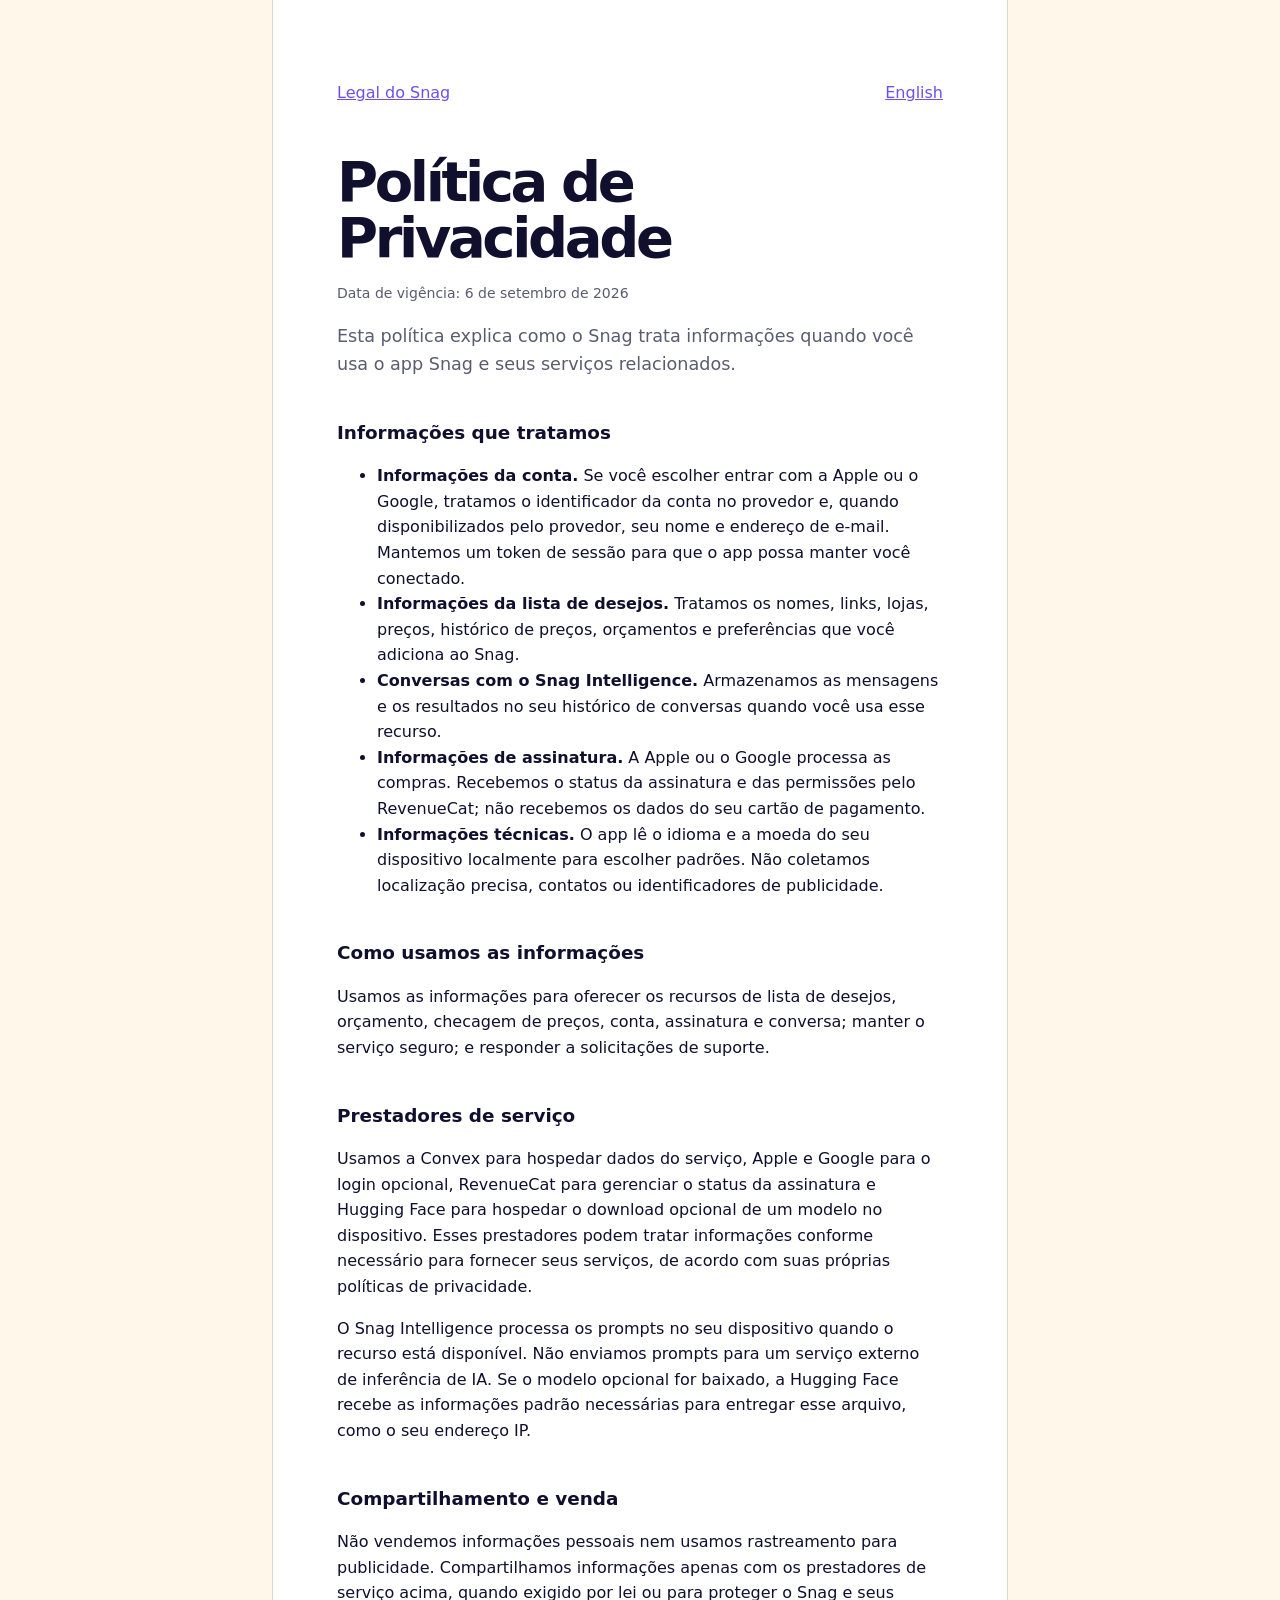
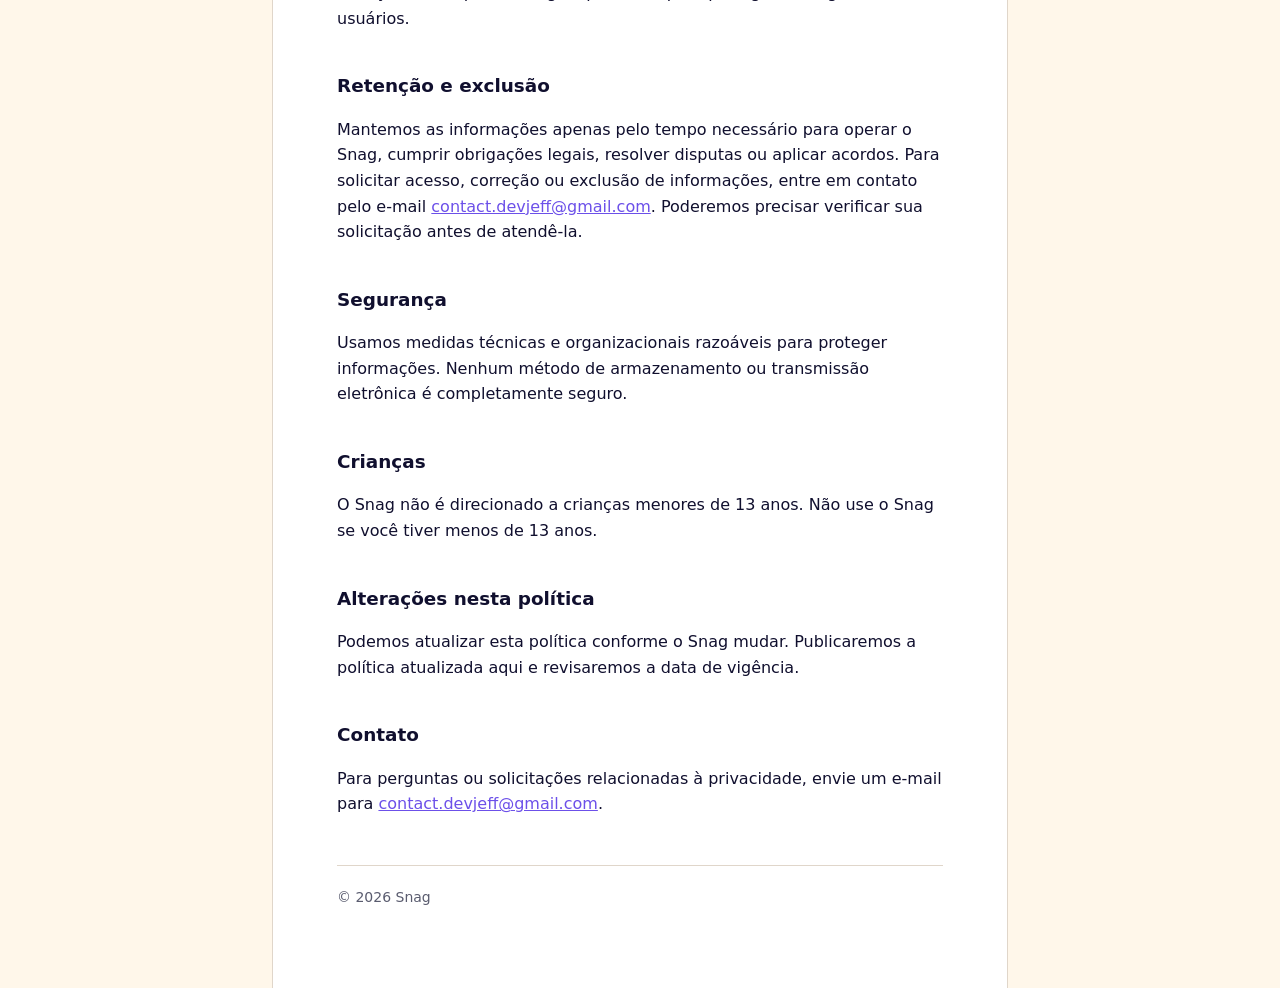
==== snag/privacidade/index.html @ 10297528 "Add Snag privacy policies" ====
<!doctype html>
<html lang="pt-BR">
  <head>
    <meta charset="utf-8">
    <meta name="viewport" content="width=device-width, initial-scale=1">
    <title>Política de Privacidade do Snag</title>
    <link rel="stylesheet" href="../../styles.css">
  </head>
  <body>
    <main>
      <nav><a href="../">Legal do Snag</a><a href="../privacy/" lang="en">English</a></nav>
      <h1>Política de Privacidade</h1>
      <p class="meta">Data de vigência: 6 de setembro de 2026</p>
      <p class="lead">Esta política explica como o Snag trata informações quando você usa o app Snag e seus serviços relacionados.</p>

      <h2>Informações que tratamos</h2>
      <ul>
        <li><strong>Informações da conta.</strong> Se você escolher entrar com a Apple ou o Google, tratamos o identificador da conta no provedor e, quando disponibilizados pelo provedor, seu nome e endereço de e-mail. Mantemos um token de sessão para que o app possa manter você conectado.</li>
        <li><strong>Informações da lista de desejos.</strong> Tratamos os nomes, links, lojas, preços, histórico de preços, orçamentos e preferências que você adiciona ao Snag.</li>
        <li><strong>Conversas com o Snag Intelligence.</strong> Armazenamos as mensagens e os resultados no seu histórico de conversas quando você usa esse recurso.</li>
        <li><strong>Informações de assinatura.</strong> A Apple ou o Google processa as compras. Recebemos o status da assinatura e das permissões pelo RevenueCat; não recebemos os dados do seu cartão de pagamento.</li>
        <li><strong>Informações técnicas.</strong> O app lê o idioma e a moeda do seu dispositivo localmente para escolher padrões. Não coletamos localização precisa, contatos ou identificadores de publicidade.</li>
      </ul>

      <h2>Como usamos as informações</h2>
      <p>Usamos as informações para oferecer os recursos de lista de desejos, orçamento, checagem de preços, conta, assinatura e conversa; manter o serviço seguro; e responder a solicitações de suporte.</p>

      <h2>Prestadores de serviço</h2>
      <p>Usamos a Convex para hospedar dados do serviço, Apple e Google para o login opcional, RevenueCat para gerenciar o status da assinatura e Hugging Face para hospedar o download opcional de um modelo no dispositivo. Esses prestadores podem tratar informações conforme necessário para fornecer seus serviços, de acordo com suas próprias políticas de privacidade.</p>
      <p>O Snag Intelligence processa os prompts no seu dispositivo quando o recurso está disponível. Não enviamos prompts para um serviço externo de inferência de IA. Se o modelo opcional for baixado, a Hugging Face recebe as informações padrão necessárias para entregar esse arquivo, como o seu endereço IP.</p>

      <h2>Compartilhamento e venda</h2>
      <p>Não vendemos informações pessoais nem usamos rastreamento para publicidade. Compartilhamos informações apenas com os prestadores de serviço acima, quando exigido por lei ou para proteger o Snag e seus usuários.</p>

      <h2>Retenção e exclusão</h2>
      <p>Mantemos as informações apenas pelo tempo necessário para operar o Snag, cumprir obrigações legais, resolver disputas ou aplicar acordos. Para solicitar acesso, correção ou exclusão de informações, entre em contato pelo e-mail <a href="mailto:contact.devjeff@gmail.com">contact.devjeff@gmail.com</a>. Poderemos precisar verificar sua solicitação antes de atendê-la.</p>

      <h2>Segurança</h2>
      <p>Usamos medidas técnicas e organizacionais razoáveis para proteger informações. Nenhum método de armazenamento ou transmissão eletrônica é completamente seguro.</p>

      <h2>Crianças</h2>
      <p>O Snag não é direcionado a crianças menores de 13 anos. Não use o Snag se você tiver menos de 13 anos.</p>

      <h2>Alterações nesta política</h2>
      <p>Podemos atualizar esta política conforme o Snag mudar. Publicaremos a política atualizada aqui e revisaremos a data de vigência.</p>

      <h2>Contato</h2>
      <p>Para perguntas ou solicitações relacionadas à privacidade, envie um e-mail para <a href="mailto:contact.devjeff@gmail.com">contact.devjeff@gmail.com</a>.</p>
      <footer>© 2026 Snag</footer>
    </main>
  </body>
</html>
---- styles.css ----
:root {
  --ink: oklch(19% 0.06 280);
  --muted: oklch(48% 0.03 280);
  --paper: oklch(98% 0.02 70);
  --line: oklch(88% 0.02 70);
  --accent: oklch(55% 0.22 285);
  --surface: oklch(100% 0 0);
}

* { box-sizing: border-box; }

body {
  background: var(--paper);
  color: var(--ink);
  font-family: ui-sans-serif, system-ui, -apple-system, BlinkMacSystemFont, "Segoe UI", sans-serif;
  line-height: 1.6;
  margin: 0;
}

main {
  background: var(--surface);
  border-inline: 1px solid var(--line);
  margin: 0 auto;
  max-inline-size: 46rem;
  min-block-size: 100vh;
  padding: clamp(2rem, 8vw, 5rem) clamp(1.5rem, 6vw, 4rem);
}

a { color: var(--accent); }

nav { display: flex; gap: 1rem; justify-content: space-between; }

h1 { font-size: clamp(2rem, 7vw, 3.5rem); letter-spacing: -0.06em; line-height: 1; margin: 3rem 0 1rem; }
h2 { font-size: 1.15rem; margin-block: 2.5rem 0.5rem; }
p, li { font-size: 1rem; }
.lead { color: var(--muted); font-size: 1.1rem; }
.meta, footer { color: var(--muted); font-size: 0.875rem; }
footer { border-block-start: 1px solid var(--line); margin-block-start: 3rem; padding-block-start: 1.25rem; }
.cards { display: grid; gap: 1rem; margin-block: 2rem; }
.card { border: 1px solid var(--line); border-radius: 1rem; padding: 1.25rem; }
.card h2 { margin-block-start: 0; }
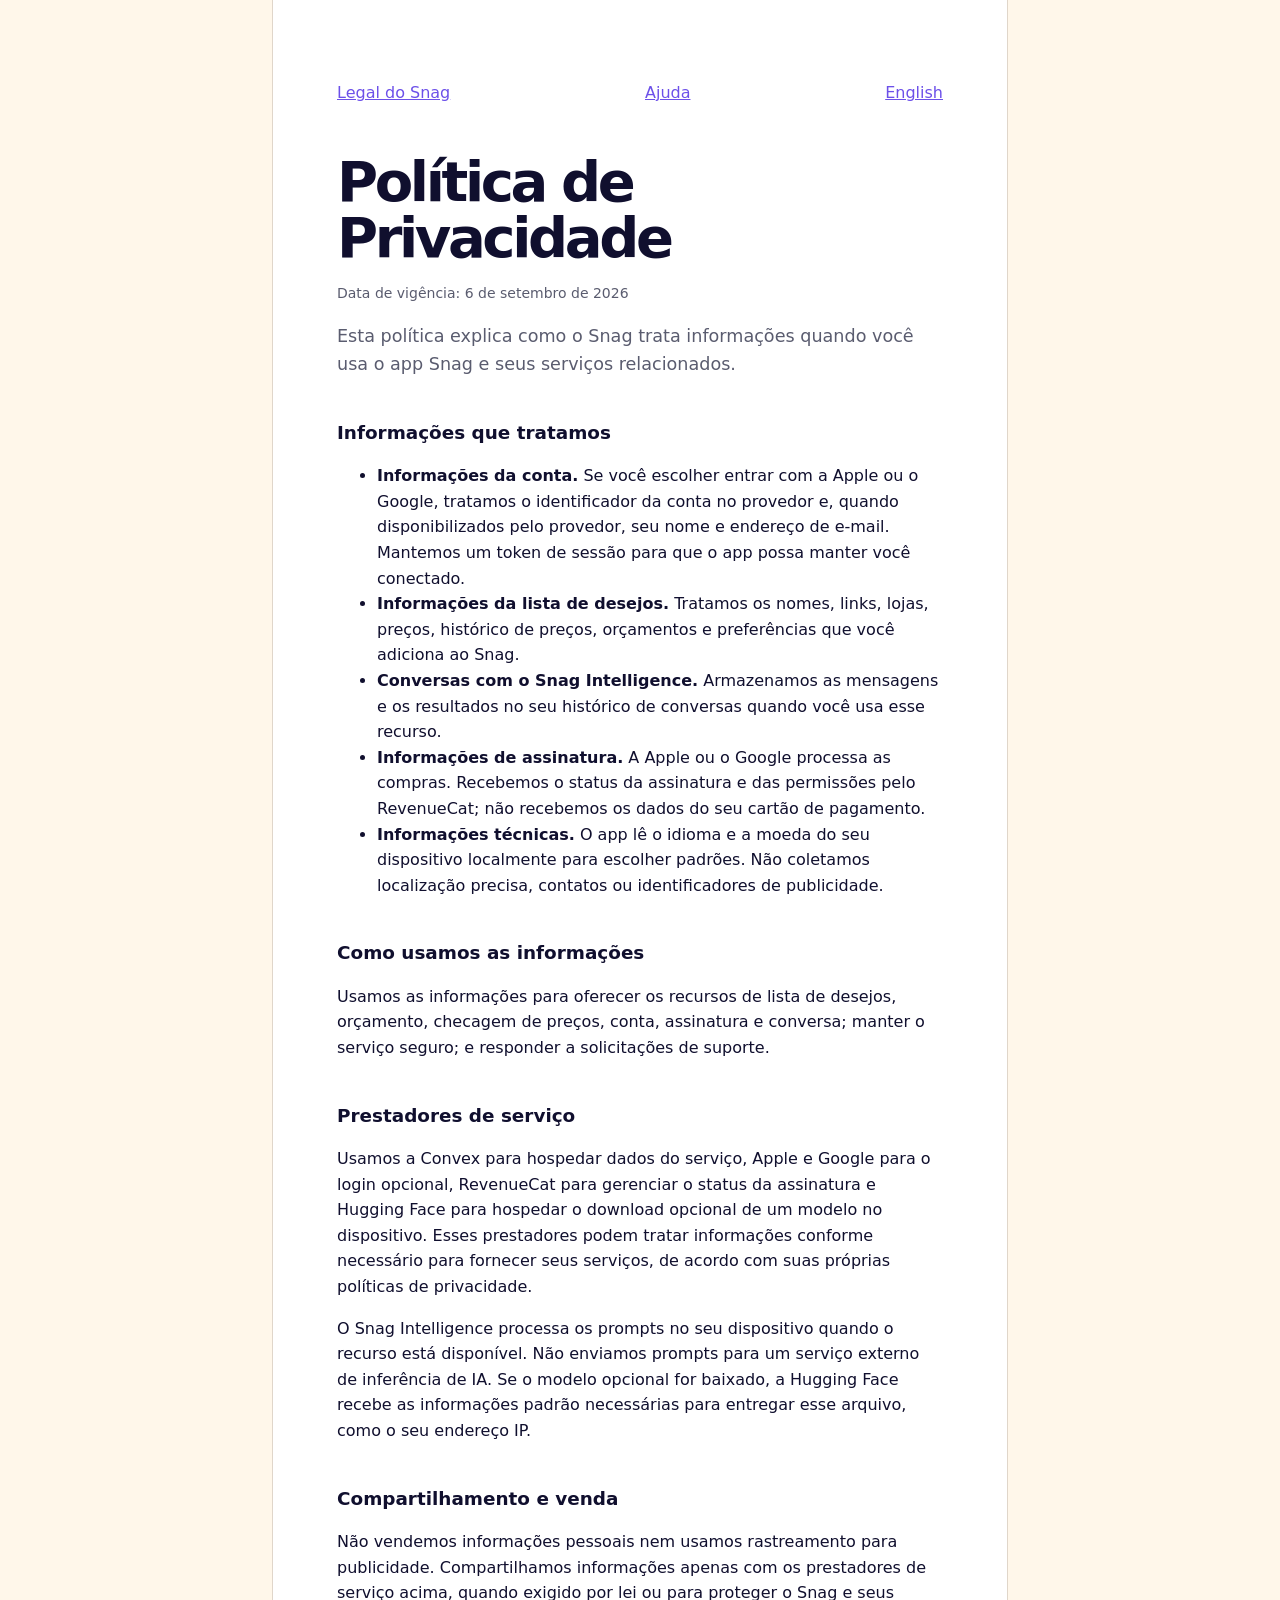
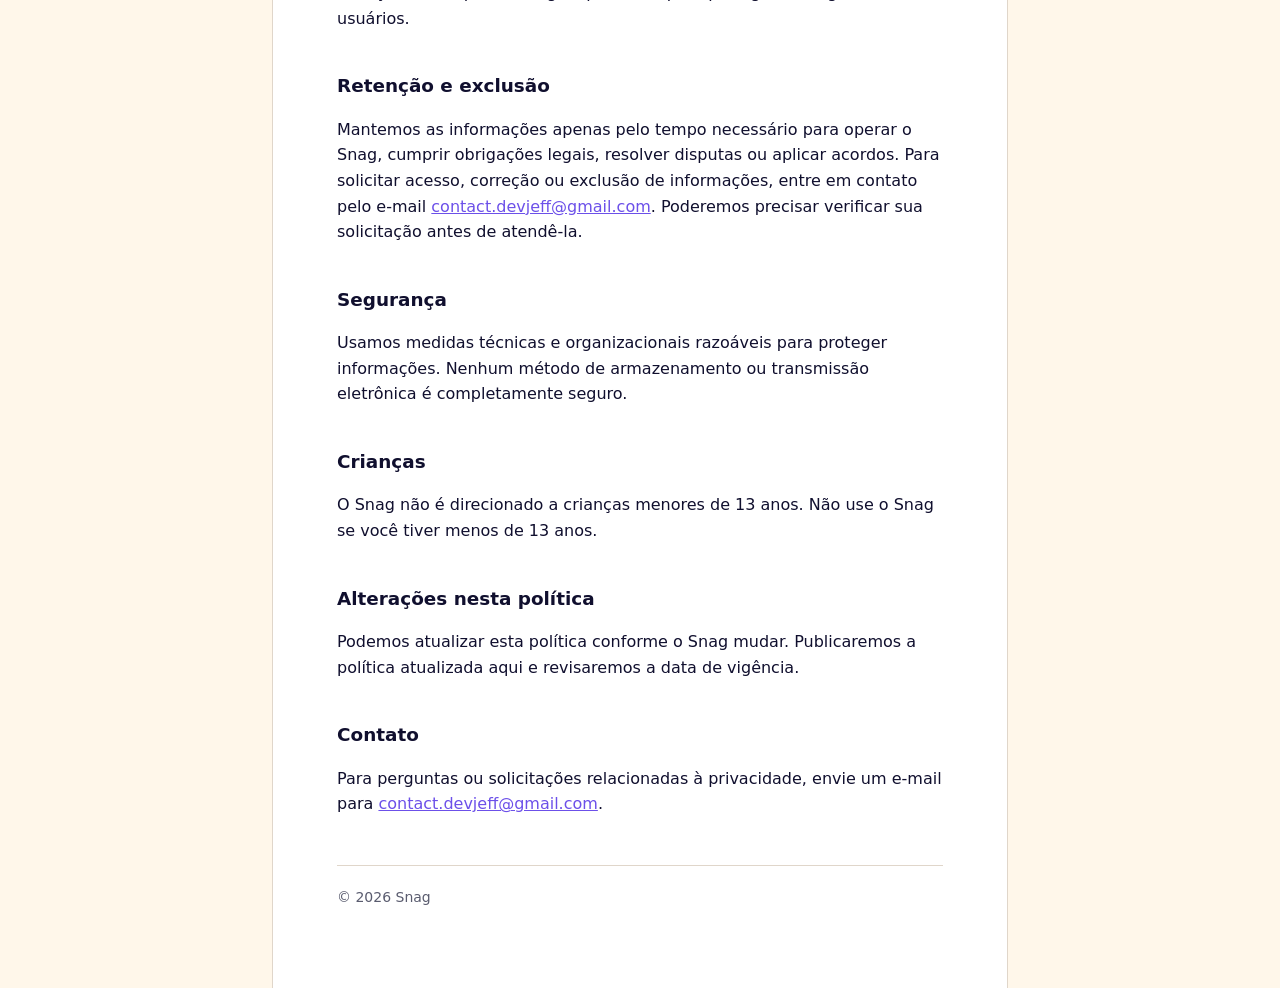
==== commit b5ffc256: "Add Snag support page" ====
--- a/snag/privacidade/index.html
+++ b/snag/privacidade/index.html
@@ -8,7 +8,7 @@
   </head>
   <body>
     <main>
-      <nav><a href="../">Legal do Snag</a><a href="../privacy/" lang="en">English</a></nav>
+      <nav><a href="../">Legal do Snag</a><a href="../support/">Ajuda</a><a href="../privacy/" lang="en">English</a></nav>
       <h1>Política de Privacidade</h1>
       <p class="meta">Data de vigência: 6 de setembro de 2026</p>
       <p class="lead">Esta política explica como o Snag trata informações quando você usa o app Snag e seus serviços relacionados.</p>
